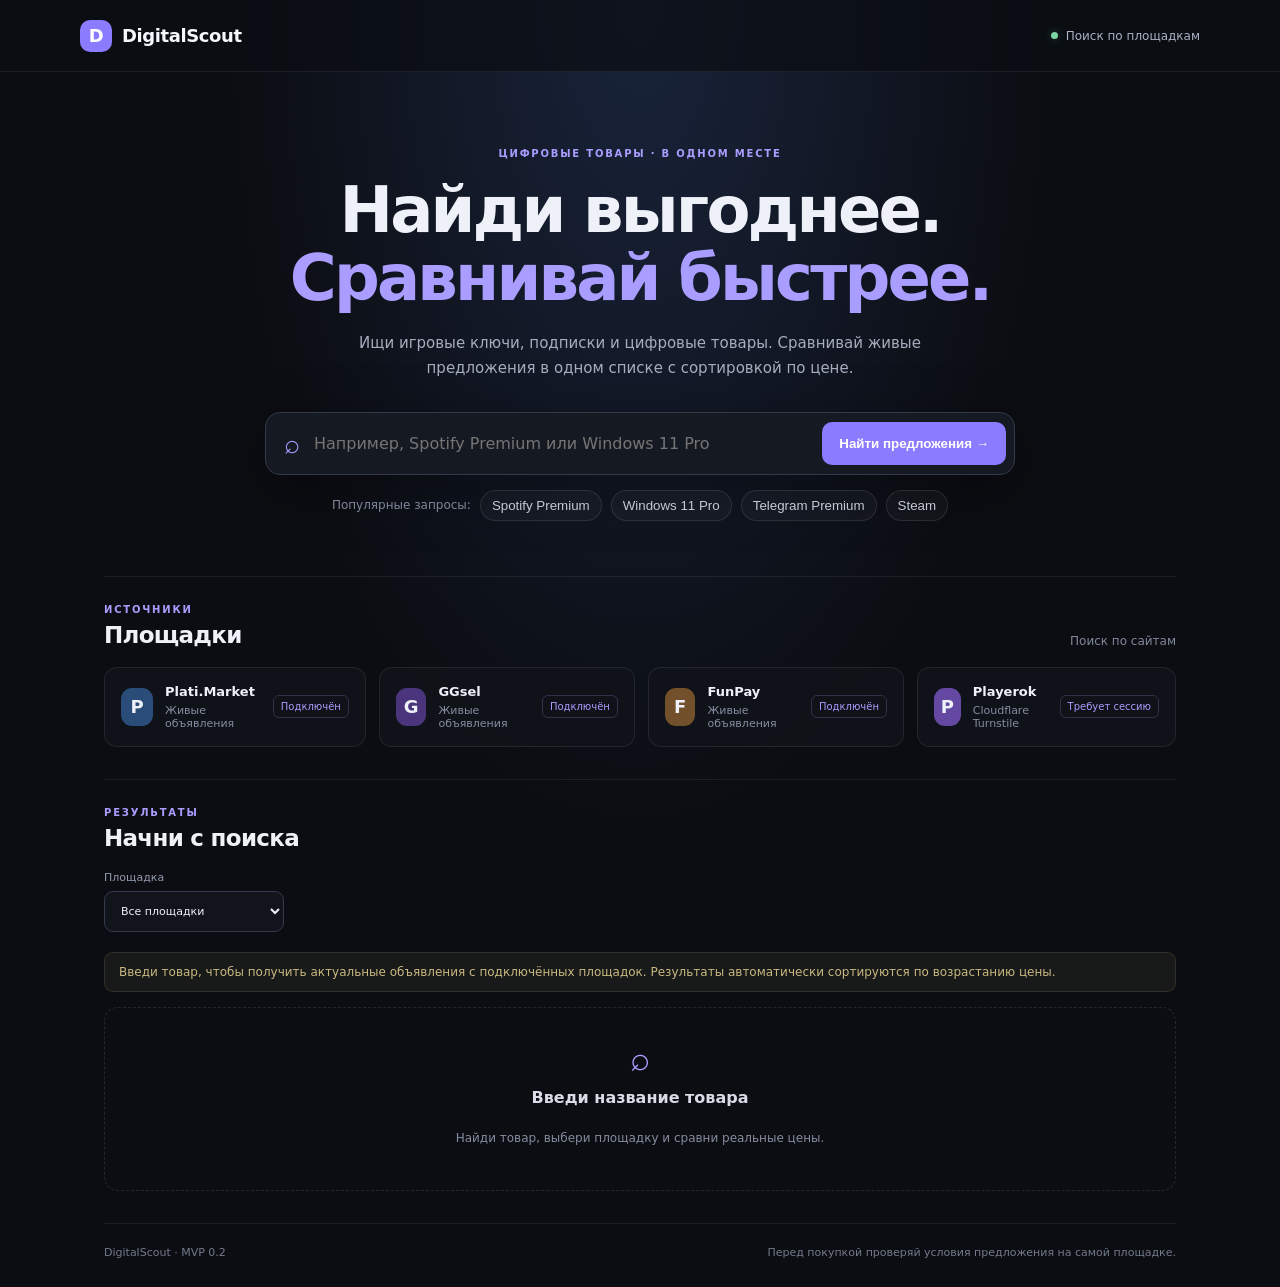
==== index.html @ 29dc7a2f "Исправление маршрутизации Vercel: root index.html и универсальные пути FastAPI" ====
<!doctype html>
<html lang="ru">
<head>
  <meta charset="UTF-8">
  <meta name="viewport" content="width=device-width, initial-scale=1">
  <meta name="theme-color" content="#0b0d12">
  <title>DigitalScout — поиск цифровых товаров</title>
  <link rel="stylesheet" href="/static/style.css">
</head>
<body>
  <header class="topbar">
    <a class="brand" href="/">
      <span class="brand-icon">D</span>
      DigitalScout
    </a>
    <span class="status"><i></i> Поиск по площадкам</span>
  </header>

  <main class="container">
    <section class="hero">
      <div class="eyebrow">ЦИФРОВЫЕ ТОВАРЫ · В ОДНОМ МЕСТЕ</div>
      <h1>Найди выгоднее.<br>
        <span>Сравнивай быстрее.</span>
      </h1>
      <p>
        Ищи игровые ключи, подписки и цифровые товары.
        Сравнивай живые предложения в одном списке с сортировкой по цене.
      </p>

      <form id="search-form" class="searchbar">
        <span class="search-icon">⌕</span>
        <input id="query" type="search"
          placeholder="Например, Spotify Premium или Windows 11 Pro"
          maxlength="120" required>
        <button type="submit">Найти предложения →</button>
      </form>

      <div class="quick-searches">
        <span>Популярные запросы:</span>
        <button type="button" data-query="Spotify Premium">
          Spotify Premium
        </button>
        <button type="button" data-query="Windows 11 Pro">
          Windows 11 Pro
        </button>
        <button type="button" data-query="Telegram Premium">
          Telegram Premium
        </button>
        <button type="button" data-query="Steam">
          Steam
        </button>
      </div>
    </section>

    <section class="sources">
      <div class="section-head">
        <div>
          <div class="eyebrow">ИСТОЧНИКИ</div>
          <h2>Площадки</h2>
        </div>
        <span class="muted">Поиск по сайтам</span>
      </div>

      <div class="source-grid">
        <div class="source-card">
          <div class="source-logo plati">P</div>
          <div>
            <b>Plati.Market</b>
            <small>Живые объявления</small>
          </div>
          <span class="source-state">Подключён</span>
        </div>

        <div class="source-card">
          <div class="source-logo ggsel">G</div>
          <div>
            <b>GGsel</b>
            <small>Живые объявления</small>
          </div>
          <span class="source-state">Подключён</span>
        </div>

        <div class="source-card">
          <div class="source-logo funpay">F</div>
          <div>
            <b>FunPay</b>
            <small>Живые объявления</small>
          </div>
          <span class="source-state">Подключён</span>
        </div>

        <div class="source-card">
          <div class="source-logo playerok">P</div>
          <div>
            <b>Playerok</b>
            <small>Cloudflare Turnstile</small>
          </div>
          <span class="source-state">Требует сессию</span>
        </div>
      </div>
    </section>

    <section class="results-section">
      <div class="section-head">
        <div>
          <div class="eyebrow">РЕЗУЛЬТАТЫ</div>
          <h2 id="results-title">Начни с поиска</h2>
        </div>
        <span id="result-count" class="muted"></span>
      </div>

      <div class="filters">
        <label>
          Площадка
          <select id="source">
            <option value="all">Все площадки</option>
            <option value="Plati.Market">Plati.Market</option>
            <option value="GGsel">GGsel</option>
            <option value="FunPay">FunPay</option>
            <option value="Playerok">Playerok</option>
          </select>
        </label>
      </div>

      <div id="notice" class="notice">
        Введи товар, чтобы получить актуальные объявления с подключённых площадок. Результаты автоматически сортируются по возрастанию цены.
      </div>

      <div id="results" class="results empty">
        <div class="empty-icon">⌕</div>
        <b>Введи название товара</b>
        <p>
          Найди товар, выбери площадку и сравни реальные цены.
        </p>
      </div>
    </section>

    <footer>
      <span>DigitalScout · MVP 0.2</span>
      <span>Перед покупкой проверяй условия предложения на самой площадке.</span>
    </footer>
  </main>

  <script src="/static/app.js"></script>
</body>
</html>
---- static/style.css ----
:root{font-family:Inter,ui-sans-serif,system-ui,-apple-system,BlinkMacSystemFont,"Segoe UI",sans-serif;color:#eef1f8;background:#0b0d12;font-synthesis:none}
*{box-sizing:border-box}body{margin:0;background:radial-gradient(ellipse at 50% 0%,#19243b 0,#0b0d12 45%);min-height:100vh}
.topbar{height:72px;border-bottom:1px solid #ffffff12;display:flex;align-items:center;justify-content:space-between;padding:0 max(calc((100vw - 1120px)/2),24px);background:#0b0d12b8}
.brand{display:flex;align-items:center;gap:10px;color:#f5f7ff;text-decoration:none;font-weight:750;letter-spacing:-.4px;font-size:18px}.brand-icon{display:grid;place-items:center;width:32px;height:32px;border-radius:10px;background:#8b7bff;color:white;font-weight:900}
.status{font-size:12px;color:#aab2c4;display:flex;align-items:center;gap:8px}.status i{width:7px;height:7px;border-radius:50%;background:#7bd6a4;box-shadow:0 0 10px #7bd6a455}
.container{max-width:1120px;margin:auto;padding:0 24px}.hero{text-align:center;padding:76px 0 55px}.eyebrow{font-size:10px;letter-spacing:1.8px;font-weight:800;color:#a99dff}.hero h1{font-size:clamp(40px,6vw,64px);line-height:1.06;letter-spacing:-2.8px;margin:18px 0}.hero h1 span{color:#a99dff}.hero p{max-width:590px;margin:0 auto;color:#a6adbd;line-height:1.7;font-size:15px}
.searchbar{max-width:750px;margin:30px auto 0;display:flex;align-items:center;gap:12px;padding:8px;background:#151922;border:1px solid #343a4b;border-radius:15px;box-shadow:0 15px 60px #0005}.search-icon{font-size:27px;color:#a99dff;padding-left:10px}input,select{font:inherit;color:#eef1f8;background:#11141b;border:1px solid #343a4b;border-radius:9px;padding:12px;min-width:0}#query{flex:1;border:0;background:transparent;outline:none;padding:13px 2px}.searchbar button{background:#8b7bff;color:white;border:0;border-radius:10px;padding:14px 17px;font-weight:750;cursor:pointer}.searchbar button span{padding-left:8px}.quick-searches{display:flex;justify-content:center;gap:9px;align-items:center;flex-wrap:wrap;margin-top:15px;color:#7e8799;font-size:12px}.quick-searches button{border:1px solid #ffffff19;border-radius:30px;background:#ffffff08;color:#c4c9d5;padding:7px 11px;cursor:pointer}
.sources,.results-section{padding:27px 0 32px;border-top:1px solid #ffffff12}.section-head{display:flex;align-items:end;justify-content:space-between;gap:12px;margin-bottom:19px}.section-head h2{font-size:23px;letter-spacing:-.7px;margin:7px 0 0}.muted{font-size:12px;color:#81899b}.source-grid{display:grid;grid-template-columns:repeat(4,1fr);gap:13px}.source-card{display:flex;align-items:center;gap:12px;padding:16px;border:1px solid #ffffff14;background:#11141bd9;border-radius:13px}.source-logo{display:grid;place-items:center;width:38px;height:38px;border-radius:11px;font-weight:900;font-size:18px}.playerok{background:#6448a2}.plati{background:#294c78}.ggsel{background:#4a357d}.funpay{background:#72502b}.source-card b,.source-card small{display:block}.source-card b{font-size:13px}.source-card small{font-size:11px;color:#858da0;margin-top:5px}.source-state{margin-left:auto;font-size:10px;color:#a99dff;border:1px solid #a99dff38;padding:5px 7px;border-radius:6px;white-space:nowrap}
.filters{display:flex;align-items:end;gap:12px;flex-wrap:wrap;margin:20px 0}.filters label{display:flex;flex-direction:column;gap:7px;font-size:11px;color:#939bad}.filters select{min-width:180px}.filters input{width:145px}.secondary{background:#202431;color:#e6e8f0;border:1px solid #ffffff18;border-radius:9px;padding:12px 16px;cursor:pointer}
.notice{font-size:12px;color:#c9b980;background:#c9b98012;border:1px solid #c9b98026;border-radius:9px;padding:12px 14px;margin:15px 0}.results{display:grid;gap:10px}.results.empty{min-height:160px;align-content:center;justify-items:center;text-align:center;border:1px dashed #ffffff1b;border-radius:14px;padding:30px;color:#d9dce7}.empty-icon{font-size:34px;color:#a99dff}.results.empty p{max-width:430px;color:#858da0;font-size:12px;line-height:1.6}.offer{display:grid;grid-template-columns:1fr auto auto;align-items:center;gap:22px;border:1px solid #ffffff14;background:#11141b;border-radius:13px;padding:17px}.offer h3{margin:0 0 8px;font-size:14px}.offer-meta{display:flex;flex-wrap:wrap;gap:7px;color:#929aac;font-size:11px}.tag{border:1px solid #ffffff17;border-radius:5px;padding:4px 6px}.price{font-size:20px;font-weight:800;white-space:nowrap}.price small{font-size:11px;color:#858da0;font-weight:500}.open-link{color:#fff;text-decoration:none;background:#28233e;border:1px solid #8b7bff55;padding:10px 13px;border-radius:9px;font-size:12px;font-weight:700;white-space:nowrap}.open-link:hover{background:#3b315c}footer{border-top:1px solid #ffffff12;padding:22px 0 28px;display:flex;justify-content:space-between;gap:15px;flex-wrap:wrap;color:#737b8c;font-size:11px}
.provider-results{grid-template-columns:repeat(2,minmax(0,1fr))}.provider-search-card{display:grid;grid-template-columns:1fr auto;align-items:center;gap:6px 14px;padding:17px;border:1px solid #ffffff14;background:#11141b;border-radius:13px}.provider-search-name{font-weight:750;font-size:14px}.provider-search-card p{grid-column:1;color:#929aac;font-size:11px;margin:0;line-height:1.5}.provider-search-card .open-link{grid-column:2;grid-row:1/3}
.provider-results .offer{grid-column:1/-1}
@media(max-width:720px){.hero{padding:54px 0 40px}.hero h1{letter-spacing:-1.6px}.searchbar{flex-wrap:wrap}.searchbar button{width:100%}.source-grid{grid-template-columns:1fr}.offer{grid-template-columns:1fr auto;gap:12px}.offer .open-link{grid-column:1/-1;text-align:center}.source-state{display:none}.container{padding:0 16px}.topbar{padding:0 16px}.section-head{align-items:start}.filters label{flex:1}.filters select,.filters input{width:100%;min-width:0}}
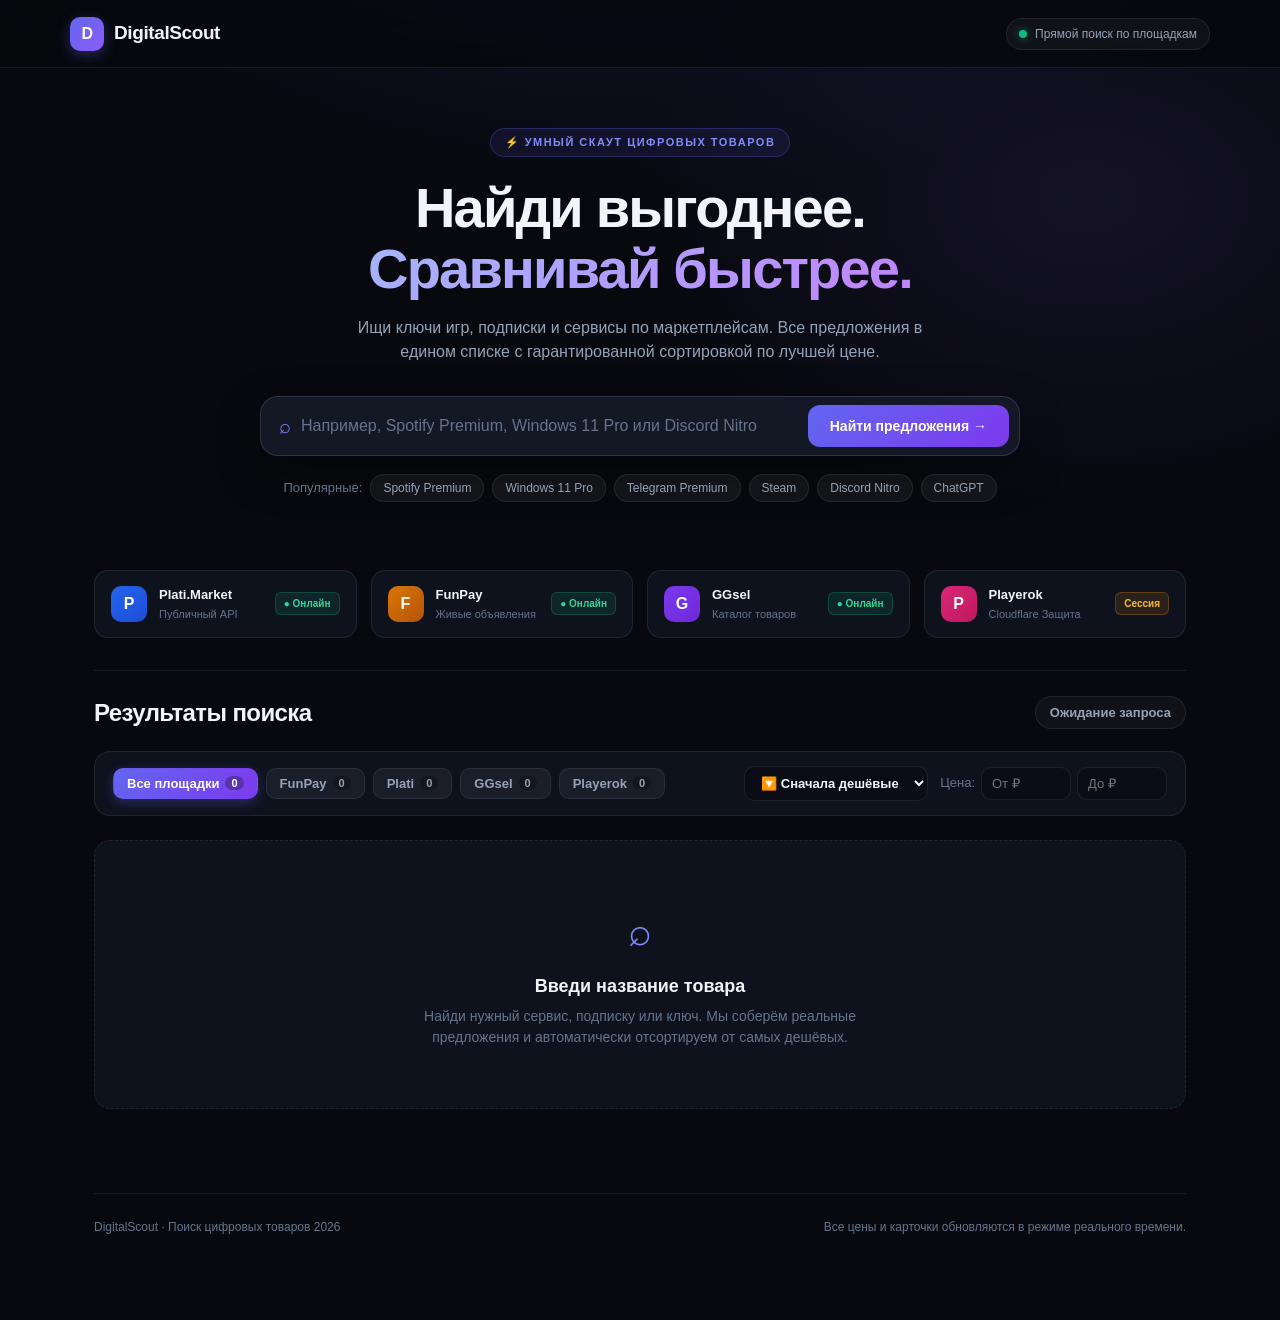
==== commit 8b945492: "Редизайн интерфейса: плавная прокрутка, фильтры цен и сортировки, фикс Plati.Market" ====
--- a/index.html
+++ b/index.html
@@ -3,8 +3,8 @@
 <head>
   <meta charset="UTF-8">
   <meta name="viewport" content="width=device-width, initial-scale=1">
-  <meta name="theme-color" content="#0b0d12">
-  <title>DigitalScout — поиск цифровых товаров</title>
+  <meta name="theme-color" content="#07090e">
+  <title>DigitalScout — Умный поиск цифровых товаров</title>
   <link rel="stylesheet" href="/static/style.css">
 </head>
 <body>
@@ -13,131 +13,147 @@
       <span class="brand-icon">D</span>
       DigitalScout
     </a>
-    <span class="status"><i></i> Поиск по площадкам</span>
+    <div class="topbar-status">
+      <span class="pulse-dot"></span>
+      Прямой поиск по площадкам
+    </div>
   </header>
 
   <main class="container">
     <section class="hero">
-      <div class="eyebrow">ЦИФРОВЫЕ ТОВАРЫ · В ОДНОМ МЕСТЕ</div>
-      <h1>Найди выгоднее.<br>
+      <div class="eyebrow">⚡ УМНЫЙ СКАУТ ЦИФРОВЫХ ТОВАРОВ</div>
+      <h1>
+        Найди выгоднее.<br>
         <span>Сравнивай быстрее.</span>
       </h1>
       <p>
-        Ищи игровые ключи, подписки и цифровые товары.
-        Сравнивай живые предложения в одном списке с сортировкой по цене.
+        Ищи ключи игр, подписки и сервисы по маркетплейсам.
+        Все предложения в едином списке с гарантированной сортировкой по лучшей цене.
       </p>
 
-      <form id="search-form" class="searchbar">
-        <span class="search-icon">⌕</span>
-        <input id="query" type="search"
-          placeholder="Например, Spotify Premium или Windows 11 Pro"
-          maxlength="120" required>
-        <button type="submit">Найти предложения →</button>
-      </form>
+      <div class="searchbar-wrap">
+        <form id="search-form" class="searchbar">
+          <span class="search-icon">⌕</span>
+          <input 
+            id="query" 
+            type="search" 
+            placeholder="Например, Spotify Premium, Windows 11 Pro или Discord Nitro"
+            maxlength="120" 
+            autocomplete="off"
+            required>
+          <button type="submit" class="btn-search" id="search-button">
+            Найти предложения →
+          </button>
+        </form>
 
-      <div class="quick-searches">
-        <span>Популярные запросы:</span>
-        <button type="button" data-query="Spotify Premium">
-          Spotify Premium
-        </button>
-        <button type="button" data-query="Windows 11 Pro">
-          Windows 11 Pro
-        </button>
-        <button type="button" data-query="Telegram Premium">
-          Telegram Premium
-        </button>
-        <button type="button" data-query="Steam">
-          Steam
-        </button>
+        <div class="quick-searches">
+          <span>Популярные:</span>
+          <button type="button" data-query="Spotify Premium">Spotify Premium</button>
+          <button type="button" data-query="Windows 11 Pro">Windows 11 Pro</button>
+          <button type="button" data-query="Telegram Premium">Telegram Premium</button>
+          <button type="button" data-query="Steam">Steam</button>
+          <button type="button" data-query="Discord Nitro">Discord Nitro</button>
+          <button type="button" data-query="ChatGPT Plus">ChatGPT</button>
+        </div>
       </div>
     </section>
 
     <section class="sources">
-      <div class="section-head">
-        <div>
-          <div class="eyebrow">ИСТОЧНИКИ</div>
-          <h2>Площадки</h2>
-        </div>
-        <span class="muted">Поиск по сайтам</span>
-      </div>
-
       <div class="source-grid">
         <div class="source-card">
           <div class="source-logo plati">P</div>
-          <div>
+          <div class="source-info">
             <b>Plati.Market</b>
+            <small>Публичный API</small>
+          </div>
+          <span class="source-badge live">● Онлайн</span>
+        </div>
+
+        <div class="source-card">
+          <div class="source-logo funpay">F</div>
+          <div class="source-info">
+            <b>FunPay</b>
             <small>Живые объявления</small>
           </div>
-          <span class="source-state">Подключён</span>
+          <span class="source-badge live">● Онлайн</span>
         </div>
 
         <div class="source-card">
           <div class="source-logo ggsel">G</div>
-          <div>
+          <div class="source-info">
             <b>GGsel</b>
-            <small>Живые объявления</small>
+            <small>Каталог товаров</small>
           </div>
-          <span class="source-state">Подключён</span>
-        </div>
-
-        <div class="source-card">
-          <div class="source-logo funpay">F</div>
-          <div>
-            <b>FunPay</b>
-            <small>Живые объявления</small>
-          </div>
-          <span class="source-state">Подключён</span>
+          <span class="source-badge live">● Онлайн</span>
         </div>
 
         <div class="source-card">
           <div class="source-logo playerok">P</div>
-          <div>
+          <div class="source-info">
             <b>Playerok</b>
-            <small>Cloudflare Turnstile</small>
+            <small>Cloudflare Защита</small>
           </div>
-          <span class="source-state">Требует сессию</span>
+          <span class="source-badge info">Сессия</span>
         </div>
       </div>
     </section>
 
-    <section class="results-section">
+    <section id="results-section" class="results-section">
       <div class="section-head">
         <div>
-          <div class="eyebrow">РЕЗУЛЬТАТЫ</div>
-          <h2 id="results-title">Начни с поиска</h2>
+          <h2 id="results-title">Результаты поиска</h2>
         </div>
-        <span id="result-count" class="muted"></span>
+        <div id="stats-pill" class="stats-pill">Ожидание запроса</div>
       </div>
 
-      <div class="filters">
-        <label>
-          Площадка
-          <select id="source">
-            <option value="all">Все площадки</option>
-            <option value="Plati.Market">Plati.Market</option>
-            <option value="GGsel">GGsel</option>
-            <option value="FunPay">FunPay</option>
-            <option value="Playerok">Playerok</option>
+      <!-- Filter & Sort Toolbar -->
+      <div class="filter-toolbar">
+        <div class="platform-pills" id="platform-pills">
+          <button type="button" class="platform-pill active" data-platform="all">
+            Все площадки <span class="pill-count" id="count-all">0</span>
+          </button>
+          <button type="button" class="platform-pill" data-platform="FunPay">
+            FunPay <span class="pill-count" id="count-funpay">0</span>
+          </button>
+          <button type="button" class="platform-pill" data-platform="Plati.Market">
+            Plati <span class="pill-count" id="count-plati">0</span>
+          </button>
+          <button type="button" class="platform-pill" data-platform="GGsel">
+            GGsel <span class="pill-count" id="count-ggsel">0</span>
+          </button>
+          <button type="button" class="platform-pill" data-platform="Playerok">
+            Playerok <span class="pill-count" id="count-playerok">0</span>
+          </button>
+        </div>
+
+        <div class="sort-and-price">
+          <select id="sort-order" class="sort-select" title="Сортировка по цене">
+            <option value="cheap-first">🔽 Сначала дешёвые</option>
+            <option value="expensive-first">🔼 Сначала дорогие</option>
           </select>
-        </label>
+
+          <div class="price-inputs">
+            <span>Цена:</span>
+            <input type="number" id="min-price" class="price-input" placeholder="От ₽" min="0">
+            <input type="number" id="max-price" class="price-input" placeholder="До ₽" min="0">
+          </div>
+        </div>
       </div>
 
-      <div id="notice" class="notice">
-        Введи товар, чтобы получить актуальные объявления с подключённых площадок. Результаты автоматически сортируются по возрастанию цены.
-      </div>
+      <div id="notice" class="notice" style="display: none;"></div>
 
-      <div id="results" class="results empty">
-        <div class="empty-icon">⌕</div>
-        <b>Введи название товара</b>
-        <p>
-          Найди товар, выбери площадку и сравни реальные цены.
-        </p>
+      <div id="results" class="results-grid">
+        <div class="empty-state">
+          <div class="empty-icon">⌕</div>
+          <h3>Введи название товара</h3>
+          <p>Найди нужный сервис, подписку или ключ. Мы соберём реальные предложения и автоматически отсортируем от самых дешёвых.</p>
+        </div>
       </div>
     </section>
 
     <footer>
-      <span>DigitalScout · MVP 0.2</span>
-      <span>Перед покупкой проверяй условия предложения на самой площадке.</span>
+      <span>DigitalScout · Поиск цифровых товаров 2026</span>
+      <span>Все цены и карточки обновляются в режиме реального времени.</span>
     </footer>
   </main>
 
--- a/static/style.css
+++ b/static/style.css
@@ -1,13 +1,715 @@
-:root{font-family:Inter,ui-sans-serif,system-ui,-apple-system,BlinkMacSystemFont,"Segoe UI",sans-serif;color:#eef1f8;background:#0b0d12;font-synthesis:none}
-*{box-sizing:border-box}body{margin:0;background:radial-gradient(ellipse at 50% 0%,#19243b 0,#0b0d12 45%);min-height:100vh}
-.topbar{height:72px;border-bottom:1px solid #ffffff12;display:flex;align-items:center;justify-content:space-between;padding:0 max(calc((100vw - 1120px)/2),24px);background:#0b0d12b8}
-.brand{display:flex;align-items:center;gap:10px;color:#f5f7ff;text-decoration:none;font-weight:750;letter-spacing:-.4px;font-size:18px}.brand-icon{display:grid;place-items:center;width:32px;height:32px;border-radius:10px;background:#8b7bff;color:white;font-weight:900}
-.status{font-size:12px;color:#aab2c4;display:flex;align-items:center;gap:8px}.status i{width:7px;height:7px;border-radius:50%;background:#7bd6a4;box-shadow:0 0 10px #7bd6a455}
-.container{max-width:1120px;margin:auto;padding:0 24px}.hero{text-align:center;padding:76px 0 55px}.eyebrow{font-size:10px;letter-spacing:1.8px;font-weight:800;color:#a99dff}.hero h1{font-size:clamp(40px,6vw,64px);line-height:1.06;letter-spacing:-2.8px;margin:18px 0}.hero h1 span{color:#a99dff}.hero p{max-width:590px;margin:0 auto;color:#a6adbd;line-height:1.7;font-size:15px}
-.searchbar{max-width:750px;margin:30px auto 0;display:flex;align-items:center;gap:12px;padding:8px;background:#151922;border:1px solid #343a4b;border-radius:15px;box-shadow:0 15px 60px #0005}.search-icon{font-size:27px;color:#a99dff;padding-left:10px}input,select{font:inherit;color:#eef1f8;background:#11141b;border:1px solid #343a4b;border-radius:9px;padding:12px;min-width:0}#query{flex:1;border:0;background:transparent;outline:none;padding:13px 2px}.searchbar button{background:#8b7bff;color:white;border:0;border-radius:10px;padding:14px 17px;font-weight:750;cursor:pointer}.searchbar button span{padding-left:8px}.quick-searches{display:flex;justify-content:center;gap:9px;align-items:center;flex-wrap:wrap;margin-top:15px;color:#7e8799;font-size:12px}.quick-searches button{border:1px solid #ffffff19;border-radius:30px;background:#ffffff08;color:#c4c9d5;padding:7px 11px;cursor:pointer}
-.sources,.results-section{padding:27px 0 32px;border-top:1px solid #ffffff12}.section-head{display:flex;align-items:end;justify-content:space-between;gap:12px;margin-bottom:19px}.section-head h2{font-size:23px;letter-spacing:-.7px;margin:7px 0 0}.muted{font-size:12px;color:#81899b}.source-grid{display:grid;grid-template-columns:repeat(4,1fr);gap:13px}.source-card{display:flex;align-items:center;gap:12px;padding:16px;border:1px solid #ffffff14;background:#11141bd9;border-radius:13px}.source-logo{display:grid;place-items:center;width:38px;height:38px;border-radius:11px;font-weight:900;font-size:18px}.playerok{background:#6448a2}.plati{background:#294c78}.ggsel{background:#4a357d}.funpay{background:#72502b}.source-card b,.source-card small{display:block}.source-card b{font-size:13px}.source-card small{font-size:11px;color:#858da0;margin-top:5px}.source-state{margin-left:auto;font-size:10px;color:#a99dff;border:1px solid #a99dff38;padding:5px 7px;border-radius:6px;white-space:nowrap}
-.filters{display:flex;align-items:end;gap:12px;flex-wrap:wrap;margin:20px 0}.filters label{display:flex;flex-direction:column;gap:7px;font-size:11px;color:#939bad}.filters select{min-width:180px}.filters input{width:145px}.secondary{background:#202431;color:#e6e8f0;border:1px solid #ffffff18;border-radius:9px;padding:12px 16px;cursor:pointer}
-.notice{font-size:12px;color:#c9b980;background:#c9b98012;border:1px solid #c9b98026;border-radius:9px;padding:12px 14px;margin:15px 0}.results{display:grid;gap:10px}.results.empty{min-height:160px;align-content:center;justify-items:center;text-align:center;border:1px dashed #ffffff1b;border-radius:14px;padding:30px;color:#d9dce7}.empty-icon{font-size:34px;color:#a99dff}.results.empty p{max-width:430px;color:#858da0;font-size:12px;line-height:1.6}.offer{display:grid;grid-template-columns:1fr auto auto;align-items:center;gap:22px;border:1px solid #ffffff14;background:#11141b;border-radius:13px;padding:17px}.offer h3{margin:0 0 8px;font-size:14px}.offer-meta{display:flex;flex-wrap:wrap;gap:7px;color:#929aac;font-size:11px}.tag{border:1px solid #ffffff17;border-radius:5px;padding:4px 6px}.price{font-size:20px;font-weight:800;white-space:nowrap}.price small{font-size:11px;color:#858da0;font-weight:500}.open-link{color:#fff;text-decoration:none;background:#28233e;border:1px solid #8b7bff55;padding:10px 13px;border-radius:9px;font-size:12px;font-weight:700;white-space:nowrap}.open-link:hover{background:#3b315c}footer{border-top:1px solid #ffffff12;padding:22px 0 28px;display:flex;justify-content:space-between;gap:15px;flex-wrap:wrap;color:#737b8c;font-size:11px}
-.provider-results{grid-template-columns:repeat(2,minmax(0,1fr))}.provider-search-card{display:grid;grid-template-columns:1fr auto;align-items:center;gap:6px 14px;padding:17px;border:1px solid #ffffff14;background:#11141b;border-radius:13px}.provider-search-name{font-weight:750;font-size:14px}.provider-search-card p{grid-column:1;color:#929aac;font-size:11px;margin:0;line-height:1.5}.provider-search-card .open-link{grid-column:2;grid-row:1/3}
-.provider-results .offer{grid-column:1/-1}
-@media(max-width:720px){.hero{padding:54px 0 40px}.hero h1{letter-spacing:-1.6px}.searchbar{flex-wrap:wrap}.searchbar button{width:100%}.source-grid{grid-template-columns:1fr}.offer{grid-template-columns:1fr auto;gap:12px}.offer .open-link{grid-column:1/-1;text-align:center}.source-state{display:none}.container{padding:0 16px}.topbar{padding:0 16px}.section-head{align-items:start}.filters label{flex:1}.filters select,.filters input{width:100%;min-width:0}}
+:root {
+  --bg-main: #07090e;
+  --bg-card: rgba(16, 21, 34, 0.82);
+  --bg-card-hover: rgba(22, 29, 48, 0.95);
+  --border-subtle: rgba(255, 255, 255, 0.08);
+  --border-focus: rgba(99, 102, 241, 0.5);
+  --accent: #6366f1;
+  --accent-hover: #4f46e5;
+  --accent-light: #818cf8;
+  --text-main: #f1f5f9;
+  --text-muted: #94a3b8;
+  --text-dim: #64748b;
+  --success: #10b981;
+  --warning: #f59e0b;
+  
+  --funpay-color: #f59e0b;
+  --plati-color: #3b82f6;
+  --ggsel-color: #8b5cf6;
+  --playerok-color: #ec4899;
+}
+
+* {
+  box-sizing: border-box;
+  margin: 0;
+  padding: 0;
+}
+
+html {
+  scroll-behavior: smooth;
+}
+
+body {
+  font-family: -apple-system, BlinkMacSystemFont, "Segoe UI", Roboto, "Helvetica Neue", Arial, sans-serif;
+  color: var(--text-main);
+  background-color: var(--bg-main);
+  background-image: 
+    radial-gradient(ellipse 80% 50% at 50% -20%, rgba(99, 102, 241, 0.18), transparent 70%),
+    radial-gradient(ellipse 60% 40% at 85% 15%, rgba(139, 92, 246, 0.1), transparent 60%);
+  min-height: 100vh;
+  line-height: 1.5;
+  -webkit-font-smoothing: antialiased;
+}
+
+/* Header */
+.topbar {
+  height: 68px;
+  border-bottom: 1px solid var(--border-subtle);
+  background: rgba(7, 9, 14, 0.85);
+  backdrop-filter: blur(14px);
+  position: sticky;
+  top: 0;
+  z-index: 100;
+  display: flex;
+  align-items: center;
+  justify-content: space-between;
+  padding: 0 max(calc((100vw - 1140px) / 2), 24px);
+}
+
+.brand {
+  display: flex;
+  align-items: center;
+  gap: 10px;
+  color: var(--text-main);
+  text-decoration: none;
+  font-weight: 800;
+  font-size: 19px;
+  letter-spacing: -0.4px;
+}
+
+.brand-icon {
+  width: 34px;
+  height: 34px;
+  border-radius: 10px;
+  background: linear-gradient(135deg, var(--accent), #8b5cf6);
+  display: grid;
+  place-items: center;
+  color: white;
+  font-weight: 900;
+  font-size: 16px;
+  box-shadow: 0 4px 14px rgba(99, 102, 241, 0.35);
+}
+
+.topbar-status {
+  display: flex;
+  align-items: center;
+  gap: 8px;
+  font-size: 12px;
+  color: var(--text-muted);
+  background: rgba(255, 255, 255, 0.04);
+  border: 1px solid var(--border-subtle);
+  padding: 6px 12px;
+  border-radius: 20px;
+}
+
+.pulse-dot {
+  width: 8px;
+  height: 8px;
+  border-radius: 50%;
+  background: var(--success);
+  box-shadow: 0 0 10px rgba(16, 185, 129, 0.6);
+  animation: pulse 2s infinite;
+}
+
+@keyframes pulse {
+  0%, 100% { opacity: 1; transform: scale(1); }
+  50% { opacity: 0.5; transform: scale(0.85); }
+}
+
+/* Container */
+.container {
+  max-width: 1140px;
+  margin: 0 auto;
+  padding: 0 24px 60px;
+}
+
+/* Hero */
+.hero {
+  text-align: center;
+  padding: 60px 0 44px;
+}
+
+.eyebrow {
+  display: inline-flex;
+  align-items: center;
+  gap: 6px;
+  font-size: 11px;
+  letter-spacing: 1.5px;
+  font-weight: 700;
+  color: var(--accent-light);
+  background: rgba(99, 102, 241, 0.1);
+  border: 1px solid rgba(99, 102, 241, 0.25);
+  padding: 5px 14px;
+  border-radius: 20px;
+  margin-bottom: 20px;
+}
+
+.hero h1 {
+  font-size: clamp(34px, 5.5vw, 56px);
+  font-weight: 900;
+  line-height: 1.1;
+  letter-spacing: -1.8px;
+  margin-bottom: 16px;
+}
+
+.hero h1 span {
+  background: linear-gradient(135deg, #a5b4fc 0%, #c084fc 100%);
+  -webkit-background-clip: text;
+  -webkit-text-fill-color: transparent;
+}
+
+.hero p {
+  color: var(--text-muted);
+  font-size: 16px;
+  max-width: 580px;
+  margin: 0 auto 32px;
+}
+
+/* Search Bar */
+.searchbar-wrap {
+  max-width: 760px;
+  margin: 0 auto;
+}
+
+.searchbar {
+  display: flex;
+  align-items: center;
+  gap: 10px;
+  background: rgba(22, 27, 42, 0.88);
+  border: 1px solid rgba(255, 255, 255, 0.12);
+  border-radius: 18px;
+  padding: 8px 10px 8px 18px;
+  box-shadow: 0 16px 48px -10px rgba(0, 0, 0, 0.6);
+  transition: border-color 0.2s, box-shadow 0.2s;
+}
+
+.searchbar:focus-within {
+  border-color: var(--border-focus);
+  box-shadow: 0 16px 50px -10px rgba(99, 102, 241, 0.25);
+}
+
+.search-icon {
+  font-size: 20px;
+  color: var(--accent-light);
+  flex-shrink: 0;
+}
+
+#query {
+  flex: 1;
+  background: transparent;
+  border: none;
+  color: var(--text-main);
+  font-size: 16px;
+  outline: none;
+  min-width: 0;
+}
+
+#query::placeholder {
+  color: var(--text-dim);
+}
+
+.btn-search {
+  background: linear-gradient(135deg, var(--accent), #7c3aed);
+  color: white;
+  border: none;
+  border-radius: 12px;
+  padding: 13px 22px;
+  font-size: 14px;
+  font-weight: 700;
+  cursor: pointer;
+  display: flex;
+  align-items: center;
+  gap: 8px;
+  transition: transform 0.15s, opacity 0.15s;
+  flex-shrink: 0;
+}
+
+.btn-search:hover {
+  transform: translateY(-1px);
+  opacity: 0.95;
+}
+
+.btn-search:active {
+  transform: translateY(0);
+}
+
+/* Quick Searches */
+.quick-searches {
+  display: flex;
+  align-items: center;
+  justify-content: center;
+  flex-wrap: wrap;
+  gap: 8px;
+  margin-top: 18px;
+  font-size: 13px;
+  color: var(--text-dim);
+}
+
+.quick-searches button {
+  background: rgba(255, 255, 255, 0.05);
+  border: 1px solid var(--border-subtle);
+  color: var(--text-muted);
+  padding: 6px 12px;
+  border-radius: 20px;
+  font-size: 12px;
+  font-weight: 500;
+  cursor: pointer;
+  transition: background 0.15s, color 0.15s, border-color 0.15s;
+}
+
+.quick-searches button:hover {
+  background: rgba(99, 102, 241, 0.15);
+  color: var(--text-main);
+  border-color: rgba(99, 102, 241, 0.35);
+}
+
+/* Sources Overview */
+.sources {
+  padding: 24px 0 32px;
+}
+
+.source-grid {
+  display: grid;
+  grid-template-columns: repeat(4, 1fr);
+  gap: 14px;
+}
+
+.source-card {
+  background: var(--bg-card);
+  border: 1px solid var(--border-subtle);
+  border-radius: 14px;
+  padding: 14px 16px;
+  display: flex;
+  align-items: center;
+  gap: 12px;
+  transition: transform 0.2s, border-color 0.2s;
+}
+
+.source-card:hover {
+  border-color: rgba(255, 255, 255, 0.16);
+  transform: translateY(-2px);
+}
+
+.source-logo {
+  width: 36px;
+  height: 36px;
+  border-radius: 10px;
+  display: grid;
+  place-items: center;
+  font-weight: 900;
+  font-size: 16px;
+  color: white;
+  flex-shrink: 0;
+}
+
+.source-logo.funpay { background: linear-gradient(135deg, #d97706, #b45309); }
+.source-logo.plati { background: linear-gradient(135deg, #2563eb, #1d4ed8); }
+.source-logo.ggsel { background: linear-gradient(135deg, #7c3aed, #6d28d9); }
+.source-logo.playerok { background: linear-gradient(135deg, #db2777, #be185d); }
+
+.source-info b {
+  display: block;
+  font-size: 13px;
+  font-weight: 700;
+}
+
+.source-info small {
+  display: block;
+  font-size: 11px;
+  color: var(--text-dim);
+  margin-top: 2px;
+}
+
+.source-badge {
+  margin-left: auto;
+  font-size: 10px;
+  font-weight: 700;
+  padding: 3px 8px;
+  border-radius: 6px;
+  white-space: nowrap;
+}
+
+.source-badge.live {
+  background: rgba(16, 185, 129, 0.12);
+  color: #34d399;
+  border: 1px solid rgba(16, 185, 129, 0.25);
+}
+
+.source-badge.info {
+  background: rgba(245, 158, 11, 0.12);
+  color: #fbbf24;
+  border: 1px solid rgba(245, 158, 11, 0.25);
+}
+
+/* Results Section */
+.results-section {
+  padding: 24px 0;
+  border-top: 1px solid var(--border-subtle);
+}
+
+.section-head {
+  display: flex;
+  align-items: center;
+  justify-content: space-between;
+  margin-bottom: 20px;
+  flex-wrap: wrap;
+  gap: 12px;
+}
+
+.section-head h2 {
+  font-size: 24px;
+  font-weight: 800;
+  letter-spacing: -0.6px;
+}
+
+.stats-pill {
+  font-size: 13px;
+  font-weight: 600;
+  color: var(--text-muted);
+  background: rgba(255, 255, 255, 0.04);
+  padding: 6px 14px;
+  border-radius: 20px;
+  border: 1px solid var(--border-subtle);
+}
+
+/* Filter Toolbar */
+.filter-toolbar {
+  background: var(--bg-card);
+  border: 1px solid var(--border-subtle);
+  border-radius: 16px;
+  padding: 14px 18px;
+  margin-bottom: 24px;
+  display: flex;
+  align-items: center;
+  justify-content: space-between;
+  gap: 16px;
+  flex-wrap: wrap;
+}
+
+.platform-pills {
+  display: flex;
+  align-items: center;
+  gap: 8px;
+  flex-wrap: wrap;
+}
+
+.platform-pill {
+  background: rgba(255, 255, 255, 0.05);
+  border: 1px solid var(--border-subtle);
+  color: var(--text-muted);
+  padding: 7px 13px;
+  border-radius: 10px;
+  font-size: 13px;
+  font-weight: 600;
+  cursor: pointer;
+  transition: all 0.15s;
+  display: inline-flex;
+  align-items: center;
+  gap: 6px;
+}
+
+.platform-pill:hover {
+  background: rgba(255, 255, 255, 0.08);
+  color: var(--text-main);
+}
+
+.platform-pill.active {
+  background: linear-gradient(135deg, var(--accent), #7c3aed);
+  border-color: transparent;
+  color: white;
+  box-shadow: 0 4px 12px rgba(99, 102, 241, 0.3);
+}
+
+.pill-count {
+  font-size: 11px;
+  padding: 1px 6px;
+  border-radius: 10px;
+  background: rgba(0, 0, 0, 0.25);
+}
+
+.sort-and-price {
+  display: flex;
+  align-items: center;
+  gap: 12px;
+  flex-wrap: wrap;
+}
+
+.sort-select {
+  background: rgba(11, 14, 22, 0.9);
+  border: 1px solid var(--border-subtle);
+  color: var(--text-main);
+  padding: 8px 12px;
+  border-radius: 10px;
+  font-size: 13px;
+  font-weight: 600;
+  outline: none;
+  cursor: pointer;
+}
+
+.sort-select:focus {
+  border-color: var(--border-focus);
+}
+
+.price-inputs {
+  display: flex;
+  align-items: center;
+  gap: 6px;
+  font-size: 13px;
+  color: var(--text-dim);
+}
+
+.price-input {
+  width: 90px;
+  background: rgba(11, 14, 22, 0.9);
+  border: 1px solid var(--border-subtle);
+  color: var(--text-main);
+  padding: 8px 10px;
+  border-radius: 10px;
+  font-size: 13px;
+  outline: none;
+}
+
+.price-input:focus {
+  border-color: var(--border-focus);
+}
+
+/* Notice */
+.notice {
+  font-size: 13px;
+  color: #fbbf24;
+  background: rgba(245, 158, 11, 0.08);
+  border: 1px solid rgba(245, 158, 11, 0.2);
+  border-radius: 12px;
+  padding: 12px 16px;
+  margin-bottom: 24px;
+  line-height: 1.5;
+}
+
+/* Results Grid */
+.results-grid {
+  display: grid;
+  grid-template-columns: repeat(auto-fill, minmax(320px, 1fr));
+  gap: 16px;
+}
+
+/* Offer Card */
+.offer-card {
+  background: var(--bg-card);
+  border: 1px solid var(--border-subtle);
+  border-radius: 16px;
+  padding: 20px;
+  display: flex;
+  flex-direction: column;
+  justify-content: space-between;
+  gap: 14px;
+  transition: transform 0.2s, border-color 0.2s, box-shadow 0.2s;
+  position: relative;
+}
+
+.offer-card:hover {
+  transform: translateY(-3px);
+  border-color: rgba(99, 102, 241, 0.35);
+  box-shadow: 0 12px 30px -10px rgba(0, 0, 0, 0.5);
+  background: var(--bg-card-hover);
+}
+
+.card-top {
+  display: flex;
+  align-items: center;
+  justify-content: space-between;
+  gap: 8px;
+}
+
+.tag-badge {
+  font-size: 11px;
+  font-weight: 700;
+  padding: 4px 10px;
+  border-radius: 8px;
+  display: inline-flex;
+  align-items: center;
+  gap: 6px;
+}
+
+.tag-badge.funpay {
+  background: rgba(245, 158, 11, 0.14);
+  color: #fbbf24;
+  border: 1px solid rgba(245, 158, 11, 0.3);
+}
+
+.tag-badge.plati {
+  background: rgba(59, 130, 246, 0.14);
+  color: #60a5fa;
+  border: 1px solid rgba(59, 130, 246, 0.3);
+}
+
+.tag-badge.ggsel {
+  background: rgba(139, 92, 246, 0.14);
+  color: #c084fc;
+  border: 1px solid rgba(139, 92, 246, 0.3);
+}
+
+.tag-badge.playerok {
+  background: rgba(236, 72, 153, 0.14);
+  color: #f472b6;
+  border: 1px solid rgba(236, 72, 153, 0.3);
+}
+
+.card-price {
+  font-size: 22px;
+  font-weight: 900;
+  letter-spacing: -0.5px;
+  color: #ffffff;
+  background: linear-gradient(135deg, #ffffff 30%, #a5b4fc 100%);
+  -webkit-background-clip: text;
+  -webkit-text-fill-color: transparent;
+}
+
+.card-title {
+  font-size: 14px;
+  font-weight: 600;
+  line-height: 1.45;
+  color: #e2e8f0;
+  display: -webkit-box;
+  -webkit-line-clamp: 3;
+  -webkit-box-orient: vertical;
+  overflow: hidden;
+  text-overflow: ellipsis;
+  min-height: 40px;
+}
+
+.card-link {
+  display: flex;
+  align-items: center;
+  justify-content: center;
+  gap: 6px;
+  background: rgba(255, 255, 255, 0.05);
+  border: 1px solid var(--border-subtle);
+  color: var(--text-main);
+  text-decoration: none;
+  font-size: 13px;
+  font-weight: 700;
+  padding: 10px 16px;
+  border-radius: 10px;
+  transition: all 0.15s;
+}
+
+.card-link:hover {
+  background: var(--accent);
+  border-color: var(--accent);
+  color: white;
+  box-shadow: 0 4px 14px rgba(99, 102, 241, 0.35);
+}
+
+/* Inactive provider card */
+.provider-status-card {
+  background: rgba(16, 21, 34, 0.5);
+  border: 1px dashed var(--border-subtle);
+  border-radius: 16px;
+  padding: 20px;
+  display: flex;
+  flex-direction: column;
+  justify-content: center;
+  gap: 8px;
+}
+
+.provider-status-card b {
+  font-size: 14px;
+  color: var(--text-muted);
+}
+
+.provider-status-card p {
+  font-size: 12px;
+  color: var(--text-dim);
+  line-height: 1.5;
+}
+
+/* Empty State */
+.empty-state {
+  grid-column: 1 / -1;
+  text-align: center;
+  padding: 60px 20px;
+  background: var(--bg-card);
+  border: 1px dashed var(--border-subtle);
+  border-radius: 16px;
+}
+
+.empty-icon {
+  font-size: 40px;
+  margin-bottom: 12px;
+  color: var(--accent-light);
+}
+
+.empty-state h3 {
+  font-size: 18px;
+  margin-bottom: 6px;
+}
+
+.empty-state p {
+  color: var(--text-dim);
+  font-size: 14px;
+  max-width: 440px;
+  margin: 0 auto;
+}
+
+/* Skeleton Loading */
+.skeleton-card {
+  background: var(--bg-card);
+  border: 1px solid var(--border-subtle);
+  border-radius: 16px;
+  padding: 20px;
+  height: 180px;
+  display: flex;
+  flex-direction: column;
+  justify-content: space-between;
+}
+
+.skeleton-shimmer {
+  background: linear-gradient(90deg, rgba(255,255,255,0.03) 25%, rgba(255,255,255,0.08) 50%, rgba(255,255,255,0.03) 75%);
+  background-size: 200% 100%;
+  animation: shimmer 1.5s infinite;
+  border-radius: 8px;
+}
+
+@keyframes shimmer {
+  0% { background-position: 200% 0; }
+  100% { background-position: -200% 0; }
+}
+
+/* Footer */
+footer {
+  margin-top: 60px;
+  border-top: 1px solid var(--border-subtle);
+  padding: 24px 0;
+  display: flex;
+  align-items: center;
+  justify-content: space-between;
+  flex-wrap: wrap;
+  gap: 12px;
+  color: var(--text-dim);
+  font-size: 12px;
+}
+
+/* Responsive */
+@media (max-width: 840px) {
+  .source-grid {
+    grid-template-columns: repeat(2, 1fr);
+  }
+}
+
+@media (max-width: 640px) {
+  .source-grid {
+    grid-template-columns: 1fr;
+  }
+  .hero h1 {
+    letter-spacing: -1px;
+  }
+  .searchbar {
+    flex-wrap: wrap;
+    padding: 10px;
+  }
+  .btn-search {
+    width: 100%;
+    justify-content: center;
+  }
+  .filter-toolbar {
+    flex-direction: column;
+    align-items: stretch;
+  }
+  .sort-and-price {
+    flex-direction: column;
+    align-items: stretch;
+  }
+  .sort-select, .price-input {
+    width: 100%;
+  }
+}
